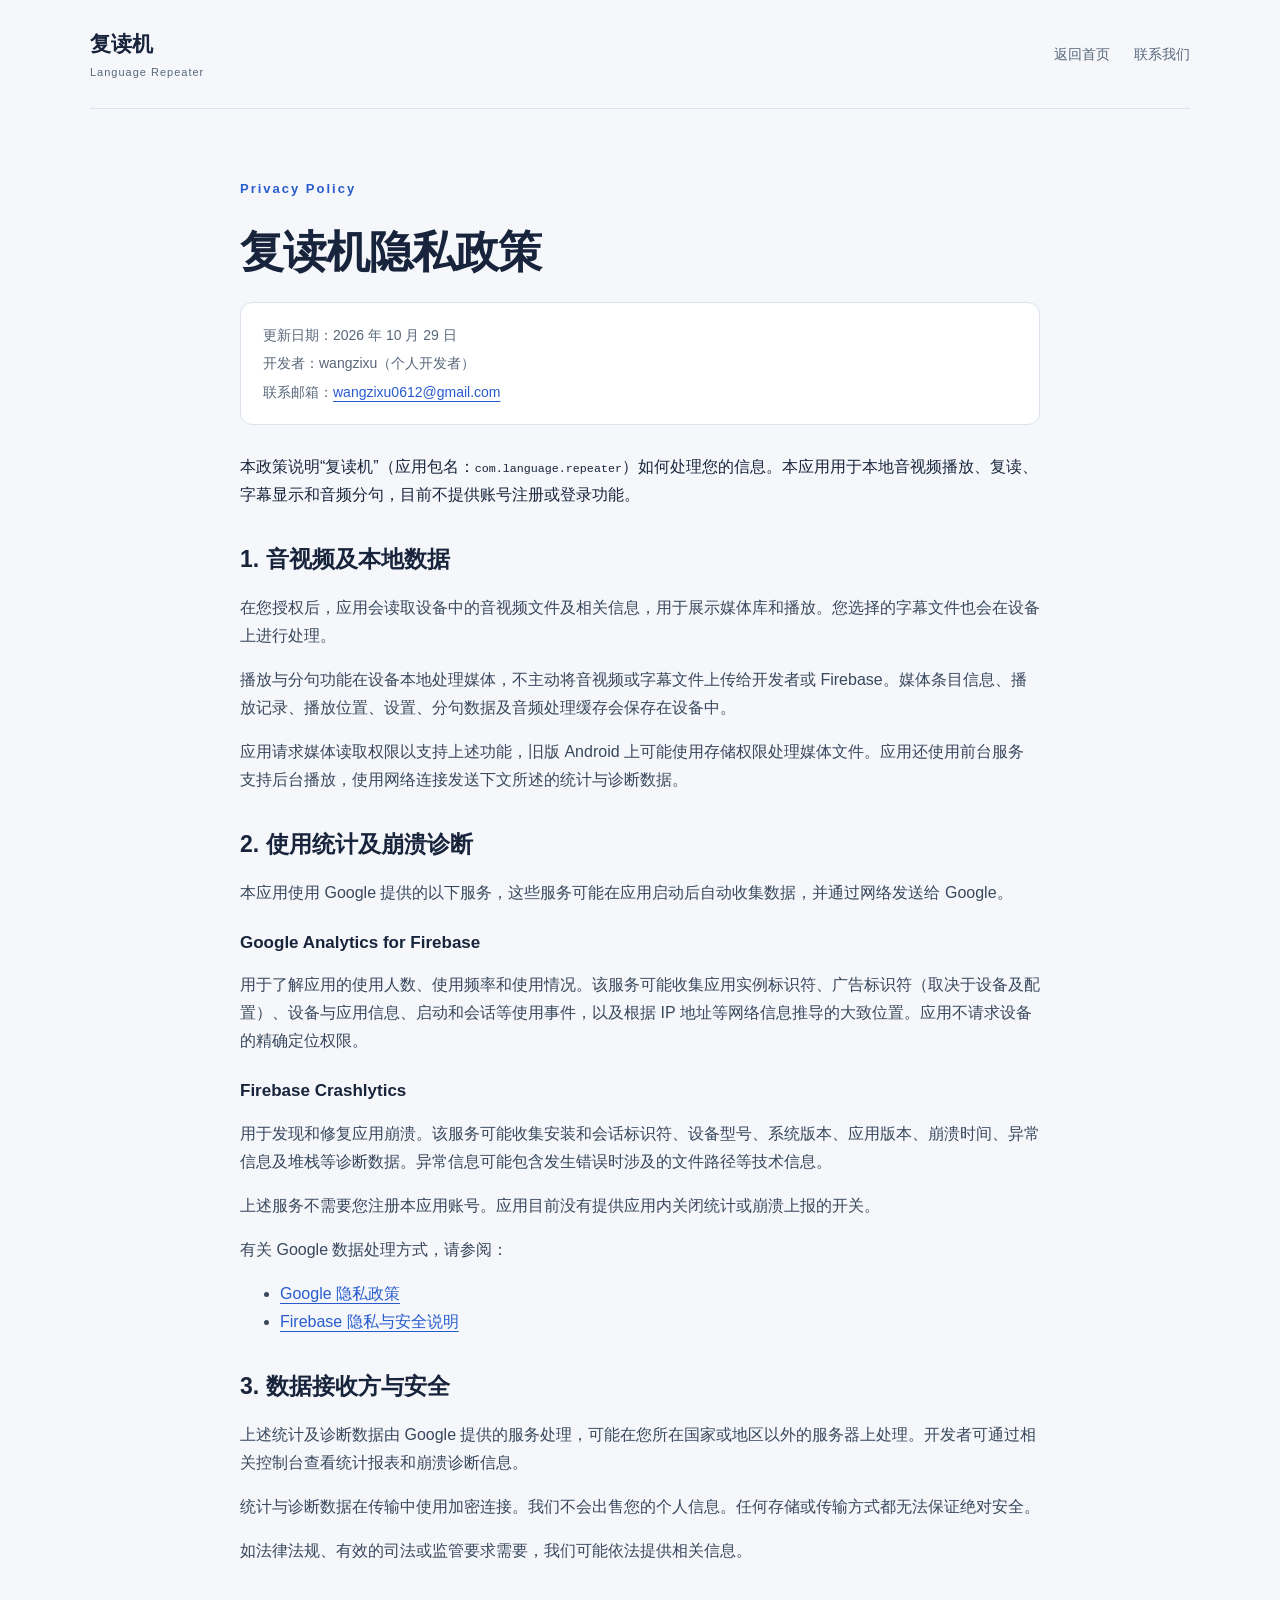
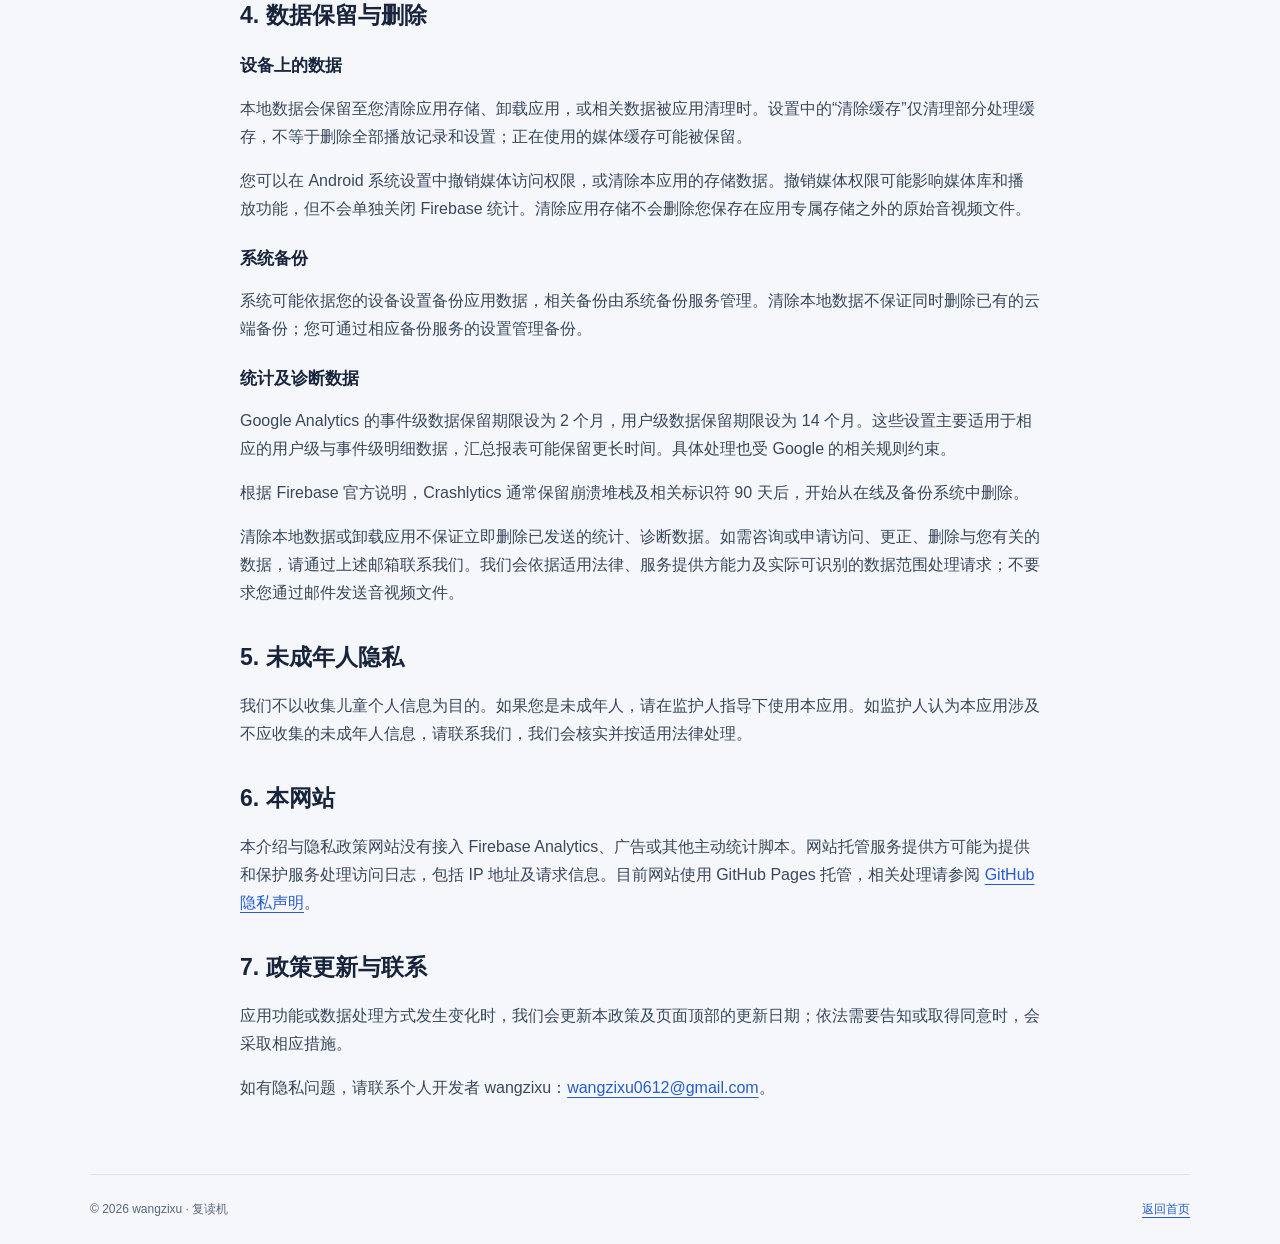
==== privacy.html @ 7ca855af "添加应用介绍首页和隐私政策页面" ====
<!doctype html>
<html lang="zh-CN">
<head>
  <meta charset="utf-8">
  <meta name="viewport" content="width=device-width, initial-scale=1">
  <meta name="description" content="复读机隐私政策：了解本地媒体处理、Firebase 使用统计与崩溃诊断，以及数据保留和删除方式。">
  <meta name="theme-color" content="#f5f7fb">
  <title>隐私政策 · 复读机</title>
  <link rel="stylesheet" href="./assets/style.css">
</head>
<body>
  <header class="site-header wrap">
    <a class="brand" href="./index.html">复读机<span>Language Repeater</span></a>
    <nav aria-label="主导航"><a href="./index.html">返回首页</a><a href="mailto:wangzixu0612@gmail.com">联系我们</a></nav>
  </header>
  <main class="policy wrap">
    <p class="eyebrow">Privacy Policy</p>
    <h1>复读机隐私政策</h1>
    <div class="policy-meta"><p>更新日期：2026 年 10 月 29 日</p><p>开发者：wangzixu（个人开发者）</p><p>联系邮箱：<a href="mailto:wangzixu0612@gmail.com">wangzixu0612@gmail.com</a></p></div>
    <p>本政策说明“复读机”（应用包名：<code>com.language.repeater</code>）如何处理您的信息。本应用用于本地音视频播放、复读、字幕显示和音频分句，目前不提供账号注册或登录功能。</p>
    <section><h2>1. 音视频及本地数据</h2>
      <p>在您授权后，应用会读取设备中的音视频文件及相关信息，用于展示媒体库和播放。您选择的字幕文件也会在设备上进行处理。</p>
      <p>播放与分句功能在设备本地处理媒体，不主动将音视频或字幕文件上传给开发者或 Firebase。媒体条目信息、播放记录、播放位置、设置、分句数据及音频处理缓存会保存在设备中。</p>
      <p>应用请求媒体读取权限以支持上述功能，旧版 Android 上可能使用存储权限处理媒体文件。应用还使用前台服务支持后台播放，使用网络连接发送下文所述的统计与诊断数据。</p>
    </section>
    <section><h2>2. 使用统计及崩溃诊断</h2>
      <p>本应用使用 Google 提供的以下服务，这些服务可能在应用启动后自动收集数据，并通过网络发送给 Google。</p>
      <h3>Google Analytics for Firebase</h3>
      <p>用于了解应用的使用人数、使用频率和使用情况。该服务可能收集应用实例标识符、广告标识符（取决于设备及配置）、设备与应用信息、启动和会话等使用事件，以及根据 IP 地址等网络信息推导的大致位置。应用不请求设备的精确定位权限。</p>
      <h3>Firebase Crashlytics</h3>
      <p>用于发现和修复应用崩溃。该服务可能收集安装和会话标识符、设备型号、系统版本、应用版本、崩溃时间、异常信息及堆栈等诊断数据。异常信息可能包含发生错误时涉及的文件路径等技术信息。</p>
      <p>上述服务不需要您注册本应用账号。应用目前没有提供应用内关闭统计或崩溃上报的开关。</p>
      <p>有关 Google 数据处理方式，请参阅：</p>
      <ul><li><a href="https://policies.google.com/privacy">Google 隐私政策</a></li><li><a href="https://firebase.google.com/support/privacy">Firebase 隐私与安全说明</a></li></ul>
    </section>
    <section><h2>3. 数据接收方与安全</h2>
      <p>上述统计及诊断数据由 Google 提供的服务处理，可能在您所在国家或地区以外的服务器上处理。开发者可通过相关控制台查看统计报表和崩溃诊断信息。</p>
      <p>统计与诊断数据在传输中使用加密连接。我们不会出售您的个人信息。任何存储或传输方式都无法保证绝对安全。</p>
      <p>如法律法规、有效的司法或监管要求需要，我们可能依法提供相关信息。</p>
    </section>
    <section><h2>4. 数据保留与删除</h2>
      <h3>设备上的数据</h3>
      <p>本地数据会保留至您清除应用存储、卸载应用，或相关数据被应用清理时。设置中的“清除缓存”仅清理部分处理缓存，不等于删除全部播放记录和设置；正在使用的媒体缓存可能被保留。</p>
      <p>您可以在 Android 系统设置中撤销媒体访问权限，或清除本应用的存储数据。撤销媒体权限可能影响媒体库和播放功能，但不会单独关闭 Firebase 统计。清除应用存储不会删除您保存在应用专属存储之外的原始音视频文件。</p>
      <h3>系统备份</h3>
      <p>系统可能依据您的设备设置备份应用数据，相关备份由系统备份服务管理。清除本地数据不保证同时删除已有的云端备份；您可通过相应备份服务的设置管理备份。</p>
      <h3>统计及诊断数据</h3>
      <p>Google Analytics 的事件级数据保留期限设为 2 个月，用户级数据保留期限设为 14 个月。这些设置主要适用于相应的用户级与事件级明细数据，汇总报表可能保留更长时间。具体处理也受 Google 的相关规则约束。</p>
      <p>根据 Firebase 官方说明，Crashlytics 通常保留崩溃堆栈及相关标识符 90 天后，开始从在线及备份系统中删除。</p>
      <p>清除本地数据或卸载应用不保证立即删除已发送的统计、诊断数据。如需咨询或申请访问、更正、删除与您有关的数据，请通过上述邮箱联系我们。我们会依据适用法律、服务提供方能力及实际可识别的数据范围处理请求；不要求您通过邮件发送音视频文件。</p>
    </section>
    <section><h2>5. 未成年人隐私</h2>
      <p>我们不以收集儿童个人信息为目的。如果您是未成年人，请在监护人指导下使用本应用。如监护人认为本应用涉及不应收集的未成年人信息，请联系我们，我们会核实并按适用法律处理。</p>
    </section>
    <section><h2>6. 本网站</h2>
      <p>本介绍与隐私政策网站没有接入 Firebase Analytics、广告或其他主动统计脚本。网站托管服务提供方可能为提供和保护服务处理访问日志，包括 IP 地址及请求信息。目前网站使用 GitHub Pages 托管，相关处理请参阅 <a href="https://docs.github.com/en/site-policy/privacy-policies/github-general-privacy-statement">GitHub 隐私声明</a>。</p>
    </section>
    <section><h2>7. 政策更新与联系</h2>
      <p>应用功能或数据处理方式发生变化时，我们会更新本政策及页面顶部的更新日期；依法需要告知或取得同意时，会采取相应措施。</p>
      <p>如有隐私问题，请联系个人开发者 wangzixu：<a href="mailto:wangzixu0612@gmail.com">wangzixu0612@gmail.com</a>。</p>
    </section>
  </main>
  <footer class="site-footer wrap"><span>© 2026 wangzixu · 复读机</span><a href="./index.html">返回首页</a></footer>
</body>
</html>
---- assets/style.css ----
:root {
  color-scheme: light;
  --background: #f5f7fb;
  --ink: #17243b;
  --muted: #58677b;
  --accent: #285cce;
  --line: #dce3ee;
}
* { box-sizing: border-box; }
html { scroll-behavior: smooth; }
body { margin: 0; background: var(--background); color: var(--ink); font-family: -apple-system, BlinkMacSystemFont, "Segoe UI", "PingFang SC", "Microsoft YaHei", sans-serif; line-height: 1.75; }
a { color: var(--accent); text-underline-offset: 4px; }
a:focus-visible { outline: 3px solid var(--accent); outline-offset: 6px; border-radius: 3px; }
.wrap { width: min(1100px, calc(100% - 48px)); margin-inline: auto; }
.site-header { display: flex; align-items: center; justify-content: space-between; gap: 24px; padding-block: 26px; border-bottom: 1px solid var(--line); }
.brand { color: var(--ink); font-size: 21px; font-weight: 800; text-decoration: none; }
.brand span { display: block; color: var(--muted); font-size: 11px; font-weight: 500; letter-spacing: 1px; }
nav { display: flex; gap: 24px; font-size: 14px; }
nav a { color: var(--muted); text-decoration: none; }
.hero { display: grid; grid-template-columns: 1.1fr 1fr; align-items: center; gap: 68px; padding-block: 88px; }
.eyebrow { color: var(--accent); font-size: 13px; font-weight: 700; letter-spacing: 2px; }
h1, h2, h3 { line-height: 1.3; }
h1 { margin: 22px 0; font-size: clamp(44px, 6vw, 72px); letter-spacing: -2px; }
h2 { font-size: clamp(24px, 3vw, 32px); }
h3 { font-size: 20px; }
.intro { max-width: 450px; color: var(--muted); font-size: 18px; }
.actions { display: flex; flex-wrap: wrap; gap: 12px; margin-top: 28px; }
.button { display: inline-flex; min-height: 48px; align-items: center; justify-content: center; padding: 11px 20px; border-radius: 10px; background: var(--accent); color: white; font-size: 14px; font-weight: 600; text-decoration: none; }
.unavailable { background: #dfe8fb; color: #284c96; }
.secondary { border: 1px solid var(--line); background: white; color: var(--ink); }
.small { color: var(--muted); font-size: 12px; }
.listening-card { padding: 30px; background: white; border: 1px solid var(--line); border-radius: 24px; box-shadow: 0 24px 70px #213b6810; }
.card-top, .card-bottom { display: flex; align-items: center; justify-content: space-between; gap: 12px; }
.pill { padding: 5px 12px; border-radius: 20px; background: #eaf0ff; color: var(--accent); font-size: 12px; font-weight: 600; }
.wave { display: flex; justify-content: center; align-items: center; gap: 7px; height: 154px; margin-top: 20px; }
.wave i { width: 7px; height: 34px; background: #7b9fea; border-radius: 8px; }
.wave i:nth-child(3n) { height: 82px; background: var(--accent); }
.wave i:nth-child(4n) { height: 112px; }
.wave i:nth-child(5n) { height: 56px; }
.sample { margin-bottom: 6px; text-align: center; font-size: 23px; font-weight: 700; }
.sample-translation { margin-top: 0; text-align: center; color: var(--muted); font-size: 14px; }
.card-bottom { border-top: 1px solid var(--line); padding-top: 20px; margin-top: 28px; color: var(--muted); font-size: 12px; }
.section { padding-block: 35px; }
.features { display: grid; grid-template-columns: repeat(4, 1fr); gap: 16px; margin-top: 32px; }
.feature { border: 1px solid var(--line); border-radius: 16px; background: white; padding: 24px; }
.number { color: var(--accent); font-size: 13px; font-weight: 700; }
.feature p, .privacy-banner p, .contact p { color: var(--muted); font-size: 15px; }
.privacy-banner { display: flex; align-items: center; justify-content: space-between; gap: 32px; padding: 32px; border-radius: 16px; background: #e9effa; }
.privacy-banner h2 { margin-top: 0; font-size: 24px; }
.privacy-banner p { max-width: 720px; margin-bottom: 0; }
.text-link { flex-shrink: 0; font-size: 14px; font-weight: 600; }
.contact { padding-bottom: 64px; }
.site-footer { display: flex; flex-wrap: wrap; justify-content: space-between; gap: 16px; padding-block: 24px; border-top: 1px solid var(--line); color: var(--muted); font-size: 12px; }
.policy { max-width: 800px; padding-block: 56px; overflow-wrap: anywhere; }
.policy h1 { font-size: clamp(32px, 5vw, 44px); letter-spacing: -1px; }
.policy-meta { padding: 16px 22px; margin-bottom: 28px; background: white; border: 1px solid var(--line); border-radius: 12px; color: var(--muted); font-size: 14px; }
.policy-meta p { margin: 4px 0; }
.policy section { margin-top: 36px; }
.policy section h2 { font-size: 23px; }
.policy section h3 { margin-top: 25px; font-size: 17px; }
.policy section p, .policy li { color: #39485d; }
code { font-size: .9em; }
@media (max-width: 900px) {
  .hero { gap: 32px; padding-block: 56px; }
  .features { grid-template-columns: repeat(2, 1fr); }
  .privacy-banner { align-items: flex-start; flex-direction: column; gap: 20px; }
  .listening-card { padding: 22px; }
}
@media (max-width: 640px) {
  .wrap { width: calc(100% - 32px); }
  .site-header { align-items: flex-start; padding-block: 20px; gap: 12px; }
  nav { flex-wrap: wrap; justify-content: flex-end; gap: 10px 16px; padding-top: 5px; font-size: 13px; }
  .brand { flex-shrink: 0; }
  .hero { grid-template-columns: 1fr; padding-block: 40px; }
  .features { grid-template-columns: 1fr; }
  .section { padding-block: 24px; }
  .privacy-banner { padding: 24px; }
  .policy { padding-block: 32px; }
}
@media (prefers-reduced-motion: reduce) {
  html { scroll-behavior: auto; }
}
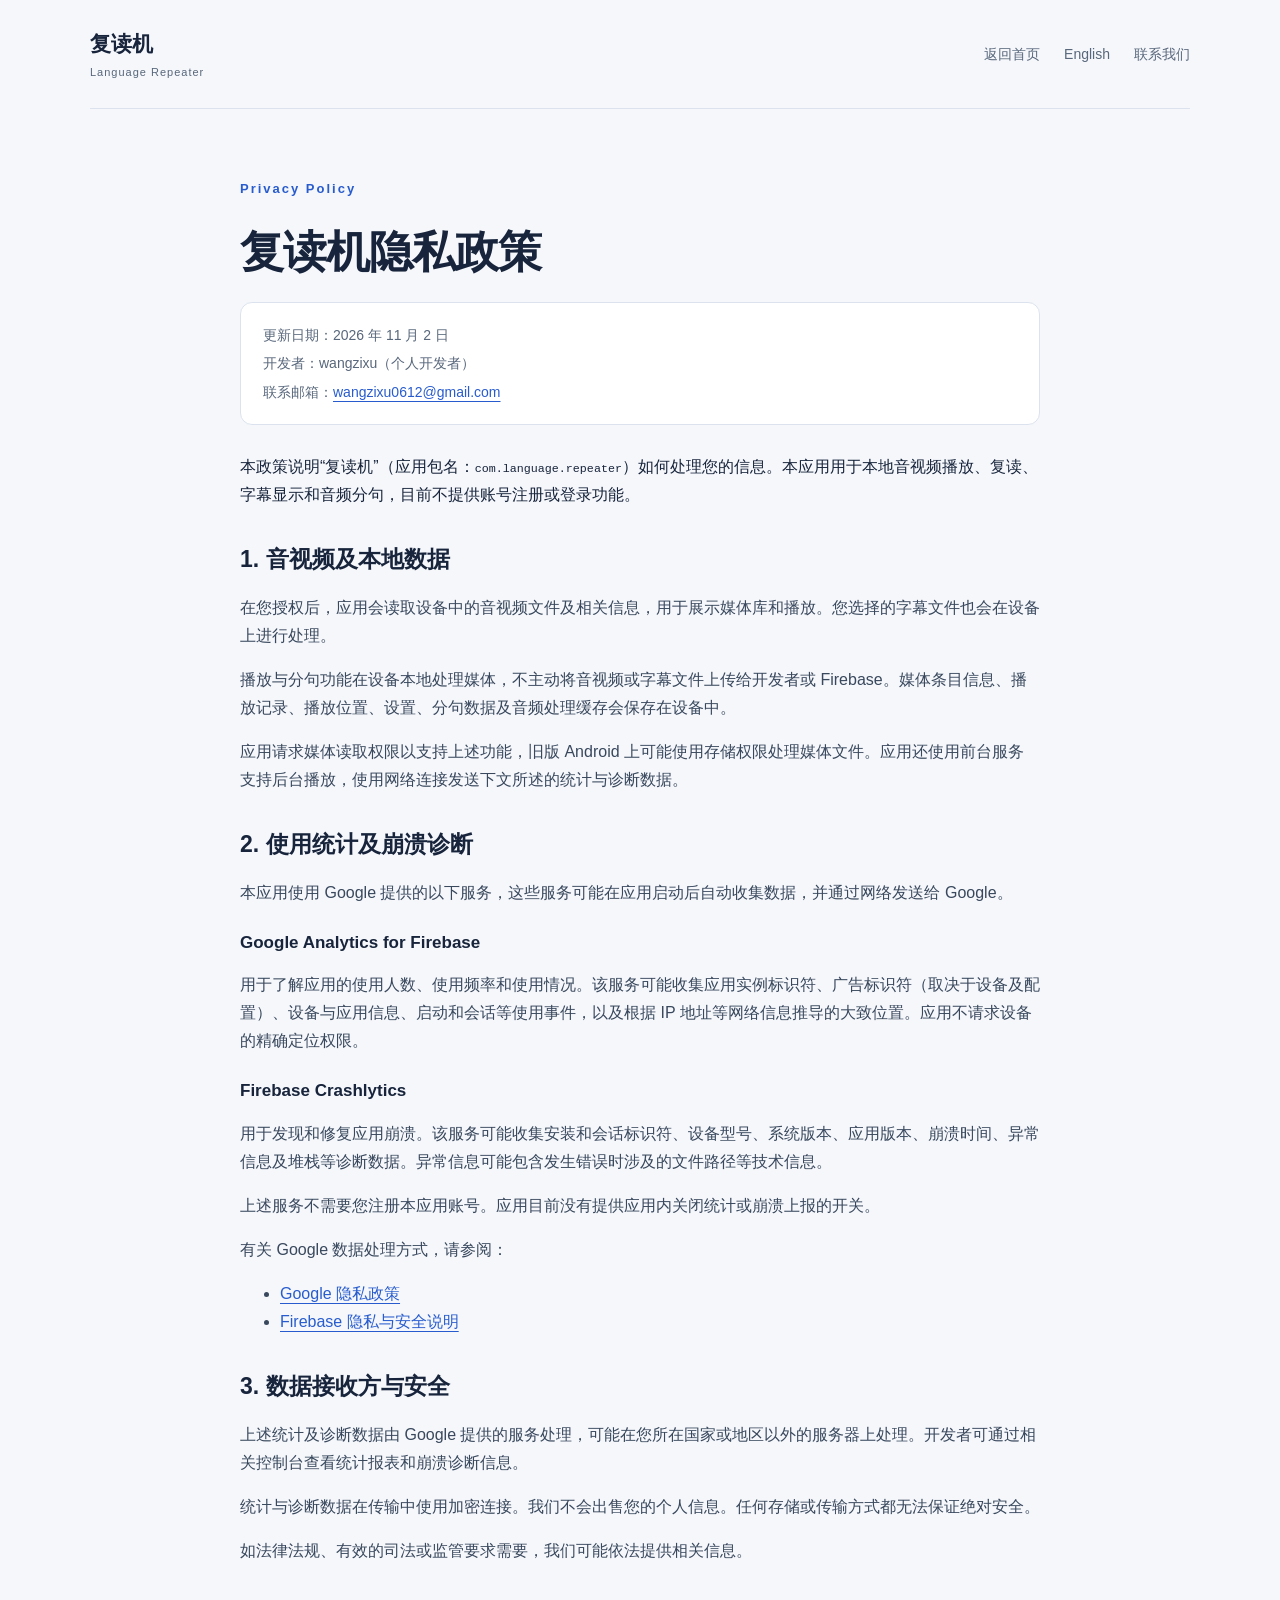
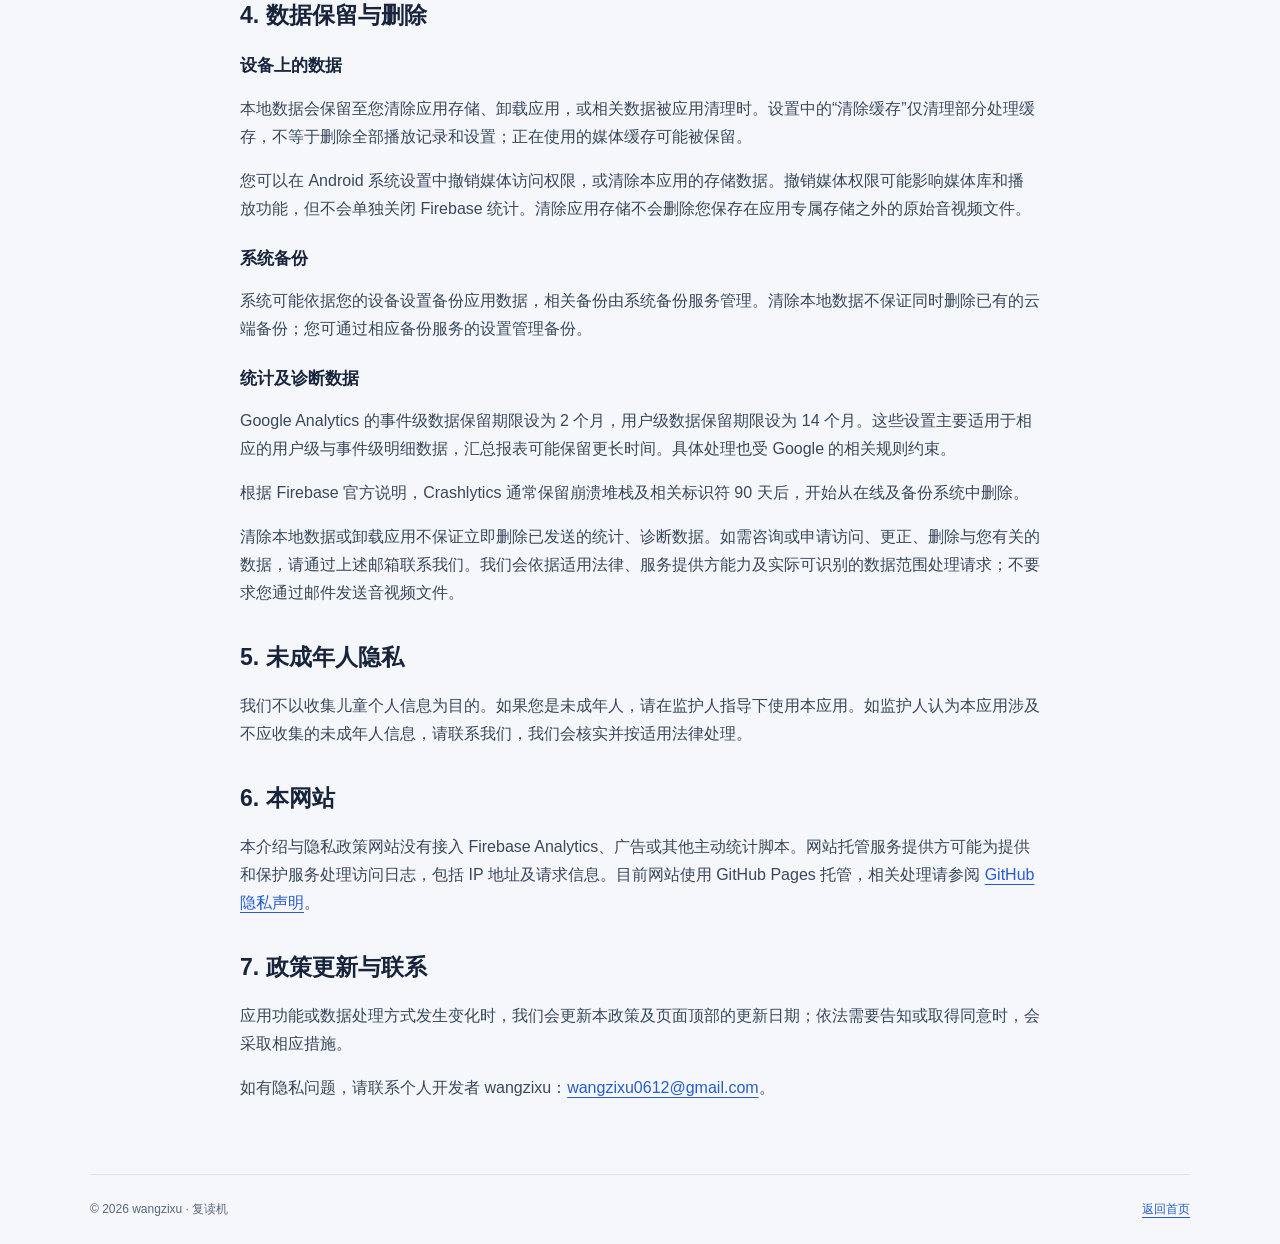
==== commit 2ff5b82a: "添加英文隐私政策与语言切换入口" ====
--- a/privacy.html
+++ b/privacy.html
@@ -7,16 +7,18 @@
   <meta name="theme-color" content="#f5f7fb">
   <title>隐私政策 · 复读机</title>
   <link rel="stylesheet" href="./assets/style.css">
+  <link rel="alternate" hreflang="zh-CN" href="./privacy.html">
+  <link rel="alternate" hreflang="en" href="./privacy-en.html">
 </head>
 <body>
   <header class="site-header wrap">
     <a class="brand" href="./index.html">复读机<span>Language Repeater</span></a>
-    <nav aria-label="主导航"><a href="./index.html">返回首页</a><a href="mailto:wangzixu0612@gmail.com">联系我们</a></nav>
+    <nav aria-label="主导航"><a href="./index.html">返回首页</a><a href="./privacy-en.html" lang="en" hreflang="en">English</a><a href="mailto:wangzixu0612@gmail.com">联系我们</a></nav>
   </header>
   <main class="policy wrap">
     <p class="eyebrow">Privacy Policy</p>
     <h1>复读机隐私政策</h1>
-    <div class="policy-meta"><p>更新日期：2026 年 10 月 29 日</p><p>开发者：wangzixu（个人开发者）</p><p>联系邮箱：<a href="mailto:wangzixu0612@gmail.com">wangzixu0612@gmail.com</a></p></div>
+    <div class="policy-meta"><p>更新日期：2026 年 11 月 2 日</p><p>开发者：wangzixu（个人开发者）</p><p>联系邮箱：<a href="mailto:wangzixu0612@gmail.com">wangzixu0612@gmail.com</a></p></div>
     <p>本政策说明“复读机”（应用包名：<code>com.language.repeater</code>）如何处理您的信息。本应用用于本地音视频播放、复读、字幕显示和音频分句，目前不提供账号注册或登录功能。</p>
     <section><h2>1. 音视频及本地数据</h2>
       <p>在您授权后，应用会读取设备中的音视频文件及相关信息，用于展示媒体库和播放。您选择的字幕文件也会在设备上进行处理。</p>
